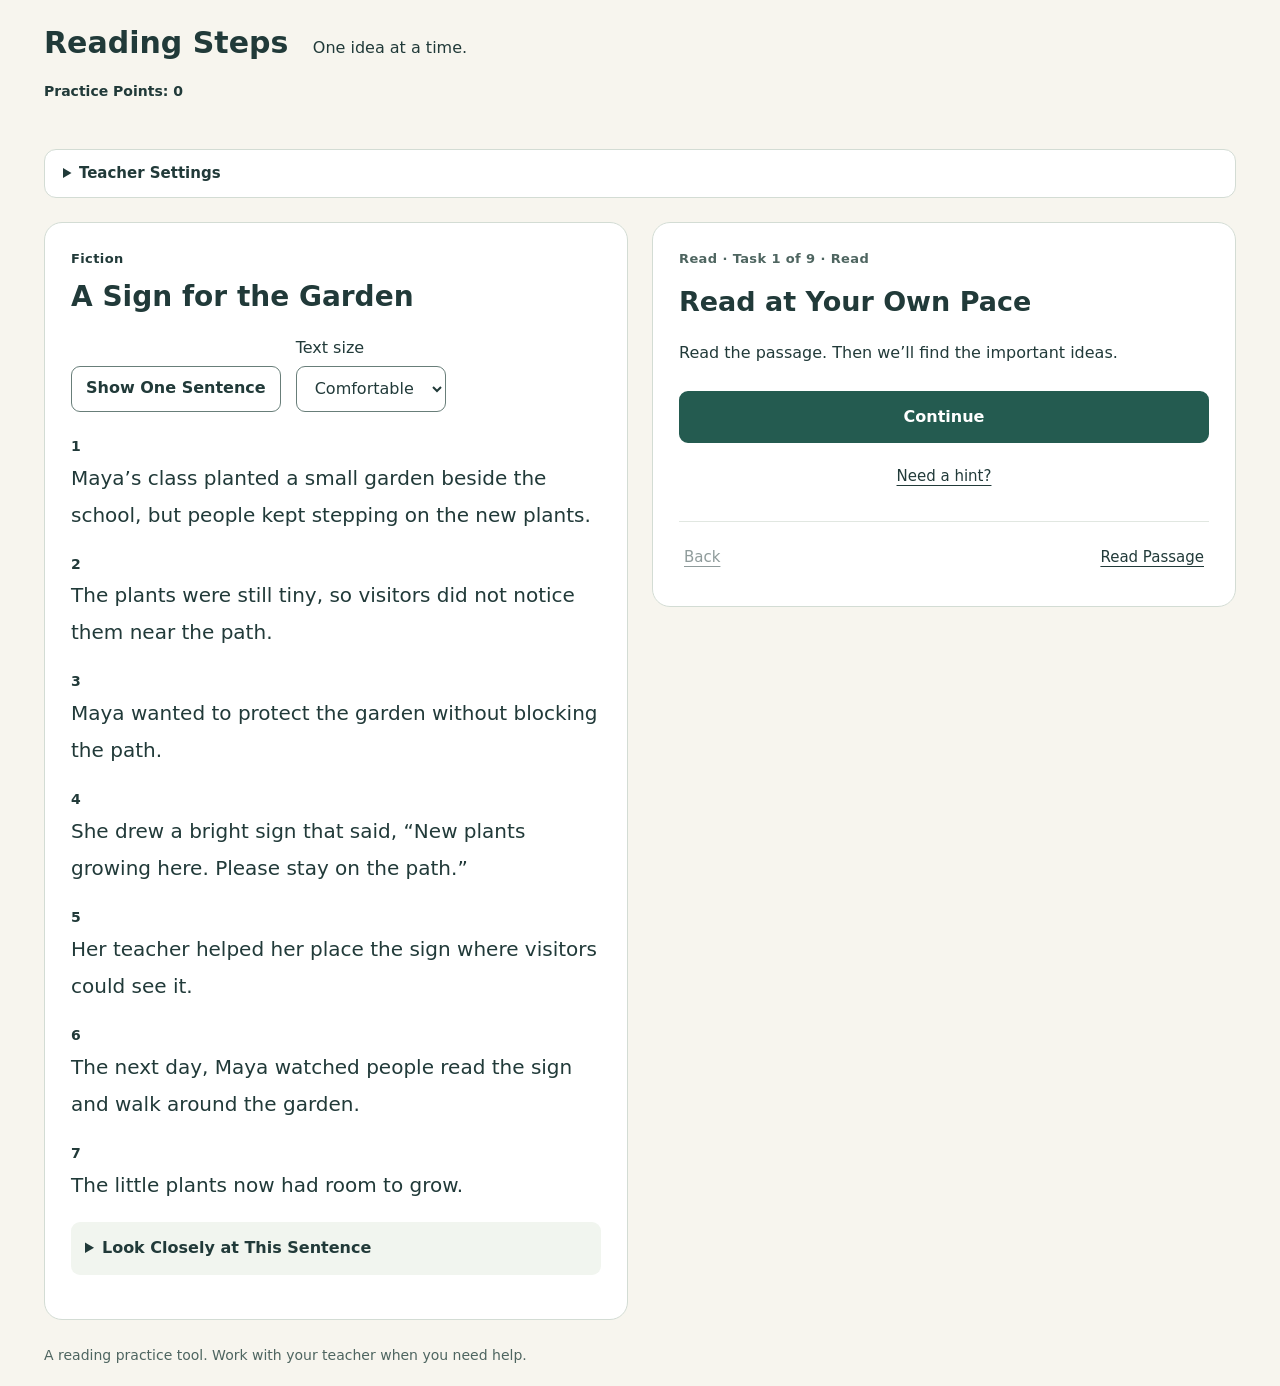
==== index.html @ be74b8b0 "Initial Reading Steps web app" ====
<!doctype html>
<html lang="en">
<head><meta charset="utf-8"><meta name="viewport" content="width=device-width, initial-scale=1"><title>Reading Steps</title><link rel="stylesheet" href="styles.css"><script defer src="lessons.js"></script><script defer src="rewards.js"></script><script defer src="app.js"></script></head>
<body>
<header><div class="brand">Reading Steps <span>One idea at a time.</span></div><div class="points-line"><span id="practice-points">Practice Points: 0</span><div id="celebration" aria-hidden="true"></div></div></header>
<main>
<details id="teacher-settings" class="settings"><summary>Teacher Settings</summary>
<p class="quiet">These settings organize practice. They are not access controls.</p><p class="quiet">Points and badges reset when you refresh or start a new practice.</p>
<div class="toolbar"><label>Passage<select id="lesson"></select></label><label>Practice mode<select id="mode"><option value="guided">Guided Practice</option><option value="independent">Independent Practice</option><option value="teacher">Teacher Model</option></select></label><button id="clear">Clear This Practice</button><button id="skip">Skip Current Task</button></div>
<p id="notice" role="status" aria-live="polite"></p>
<nav id="steps" aria-label="Choose a main step"></nav>
<div id="teacher-status"></div>
<details id="teacher-reference"><summary>Teacher Reference</summary><p>This is one example. Your words can be different.</p><div id="reference-content"></div></details>
</details>
<div class="workspace">
<details id="reading-panel" class="reading" open><summary>Read Passage</summary><section aria-labelledby="passage-title"><div class="eyebrow" id="kind"></div><h1 id="passage-title" tabindex="-1"></h1><div class="read-controls"><button id="view">Show One Sentence</button><label>Text size<select id="size"><option value="20">Comfortable</option><option value="24">Larger</option><option value="28">Largest</option></select></label></div><p id="evidence-selection" role="status" aria-live="polite" hidden></p><div id="passage"></div><div id="sentence-controls" hidden><button id="prev-sentence">Previous Sentence</button><span id="position" aria-live="polite"></span><button id="next-sentence">Next Sentence</button></div><details id="close-reading"><summary>Look Closely at This Sentence</summary><div id="close-content"></div></details><button id="return-task" class="subtle mobile-only">Back to Task</button></section></details>
<section class="task-card" aria-labelledby="task-title"><div id="task"></div><div class="secondary-actions"><button id="back" class="subtle">Back</button><button id="open-passage" class="subtle">Read Passage</button></div></section>
</div>
<footer>A reading practice tool. Work with your teacher when you need help.</footer>
</main></body></html>
---- styles.css ----
:root{font-family:system-ui,-apple-system,BlinkMacSystemFont,"Segoe UI",sans-serif;color:#213a39;background:#f7f5ee;line-height:1.55}*{box-sizing:border-box}body{margin:0}header,main{max-width:1240px;margin:auto;padding:20px 24px}.brand{font-size:30px;font-weight:800}.brand span{font-size:16px;font-weight:500;margin-left:14px}button,select,textarea{font:inherit}button,select{min-height:46px;border:1px solid #687e79;border-radius:9px;padding:9px 14px;background:#fff;color:#213a39}button{cursor:pointer;font-weight:650}button:hover{background:#edf4ee}button:disabled{opacity:.5;cursor:default}button:focus-visible,select:focus-visible,textarea:focus-visible,input:focus-visible,summary:focus-visible{outline:3px solid #9b501b;outline-offset:3px}h2:focus,h1:focus{outline:2px solid #9b501b;outline-offset:6px}label{display:block}select{display:block;max-width:100%;margin-top:5px}.toolbar{display:flex;align-items:end;gap:16px;flex-wrap:wrap}.settings{border:1px solid #d3dcd4;border-radius:12px;padding:12px 18px;margin:0 0 24px;background:#fff}.settings>summary{font-size:15px}#notice:empty{display:none}nav{display:flex;gap:8px;flex-wrap:wrap;margin:20px 0}nav button[aria-current="step"]{border:2px solid #245b50;background:#eef5eb}.workspace{display:grid;grid-template-columns:minmax(0,1fr) minmax(0,1fr);gap:24px;align-items:start}.reading,.task-card{background:#fff;border:1px solid #d3dcd4;border-radius:18px;padding:26px;min-width:0}.reading>summary{display:none}.task-card{position:sticky;top:20px;min-height:350px}h1,h2{line-height:1.25;margin:10px 0 22px}h1{font-size:28px}h2{font-size:27px}h3{font-size:18px}.eyebrow,.progress{font-size:13px;font-weight:750;letter-spacing:.03em}.progress{color:#4e6560;margin:0 0 16px}.read-controls{display:flex;gap:15px;align-items:end;flex-wrap:wrap;margin-bottom:22px}#passage{font-size:20px;line-height:1.85;max-width:65ch}.sentence{margin:0 0 18px}.sentence-number{font-size:14px;font-weight:750;display:block}.sentence-choice{display:flex;align-items:start;gap:12px;border:1px solid #bacbc3;border-radius:10px;padding:12px;margin-bottom:14px;cursor:pointer}.sentence-choice:has(input:checked){border:2px solid #245b50;background:#eef5eb;padding:11px}.sentence-choice input{flex-shrink:0;width:22px;height:22px;margin-top:6px}.selection-label{font-size:14px;display:block;font-weight:650}#evidence-selection{font-size:15px;background:#edf4ee;padding:10px;border-radius:8px}#sentence-controls{display:flex;flex-wrap:wrap;align-items:center;gap:10px;margin:20px 0}#position{font-size:14px}[hidden]{display:none!important}details details{margin:18px 0;padding:14px;background:#f1f5ef;border-radius:9px}summary{cursor:pointer;font-weight:700}.quiet,footer{font-size:14px;color:#4e6560}footer{margin-top:25px}.choice{display:flex;gap:12px;padding:15px;border:1px solid #bacbc3;border-radius:10px;margin:12px 0;cursor:pointer}.choice:has(input:checked){background:#eef5eb;border:2px solid #245b50;padding:14px}.choice input{flex-shrink:0;width:22px;height:22px;margin-top:2px}fieldset{border:0;padding:0;margin:0;min-width:0}legend{font-size:15px;color:#4e6560;margin-bottom:4px}.primary{display:block;background:#245b50;color:#fff;border:2px solid #245b50;width:100%;margin-top:26px;min-height:52px}.primary:hover{background:#174538}.subtle{border:0;background:transparent;text-decoration:underline;text-underline-offset:4px;font-size:15px;font-weight:500;padding:9px 5px}.subtle:hover{background:#f1f5ef}.help-entry{display:block;margin:10px auto 0}.secondary-actions{display:flex;justify-content:space-between;gap:15px;border-top:1px solid #e1e7e1;margin-top:22px;padding-top:12px}.feedback{font-size:19px;line-height:1.65;margin:18px 0}.answer-context{background:#f1f5ef;border-radius:9px;padding:12px;font-size:16px}.answer-context strong{display:block;font-size:13px;margin-bottom:4px}.inline-message{font-size:15px;color:#714117}.inline-message:empty{display:none}.help-text{font-size:20px}.badge{font-size:14px;font-weight:700}.teacher-list{font-size:14px;line-height:1.9}.frames{white-space:pre-line}textarea{width:100%;min-height:150px;resize:vertical;padding:12px;border:1px solid #687e79;border-radius:9px;margin-top:8px}.checklist label{display:flex;gap:10px;margin:17px 0}.checklist input{flex-shrink:0;width:22px;height:22px;margin-top:3px}.sr-only{position:absolute;width:1px;height:1px;padding:0;margin:-1px;overflow:hidden;clip:rect(0,0,0,0);white-space:nowrap;border:0}.mobile-only{display:none}p,li,label,button{overflow-wrap:anywhere}@media(max-width:800px){.workspace{grid-template-columns:minmax(0,1fr)}.task-card{order:0;position:static}.reading{order:1}.reading>summary{display:list-item}.reading>section{padding-top:18px}header,main{padding:16px}.reading,.task-card{padding:20px}.brand span{display:block;margin:0}.mobile-only{display:block}nav button{flex:1 1 100px}}

.points-line{display:flex;align-items:center;gap:10px;min-height:34px;margin-top:8px;font-size:14px;font-weight:650}
#celebration{position:relative;width:104px;height:34px;overflow:hidden;pointer-events:none;flex-shrink:0}
.confetti-piece{position:absolute;left:var(--x);top:5px;width:5px;height:8px;border-radius:1px;animation:small-confetti 1s ease-out both}
.confetti-color-0{background:#b37b22}.confetti-color-1{background:#35776c}.confetti-color-2{background:#a45c63}
@keyframes small-confetti{0%{transform:translateY(0) rotate(0);opacity:1}75%{opacity:1}100%{transform:translateY(18px) rotate(var(--turn));opacity:0}}
.reward-message{display:block;margin-top:12px;font-size:16px;font-weight:750}
.completion-badge{margin:18px 0;font-weight:750;font-size:21px}
.badge-art{display:block;width:76px;height:76px;margin-bottom:10px;color:#245b50;background:#f5edd6;border:2px solid #b79c62;border-radius:50%;padding:8px}
@media(prefers-reduced-motion:reduce){.confetti-piece{animation:none;display:none}}
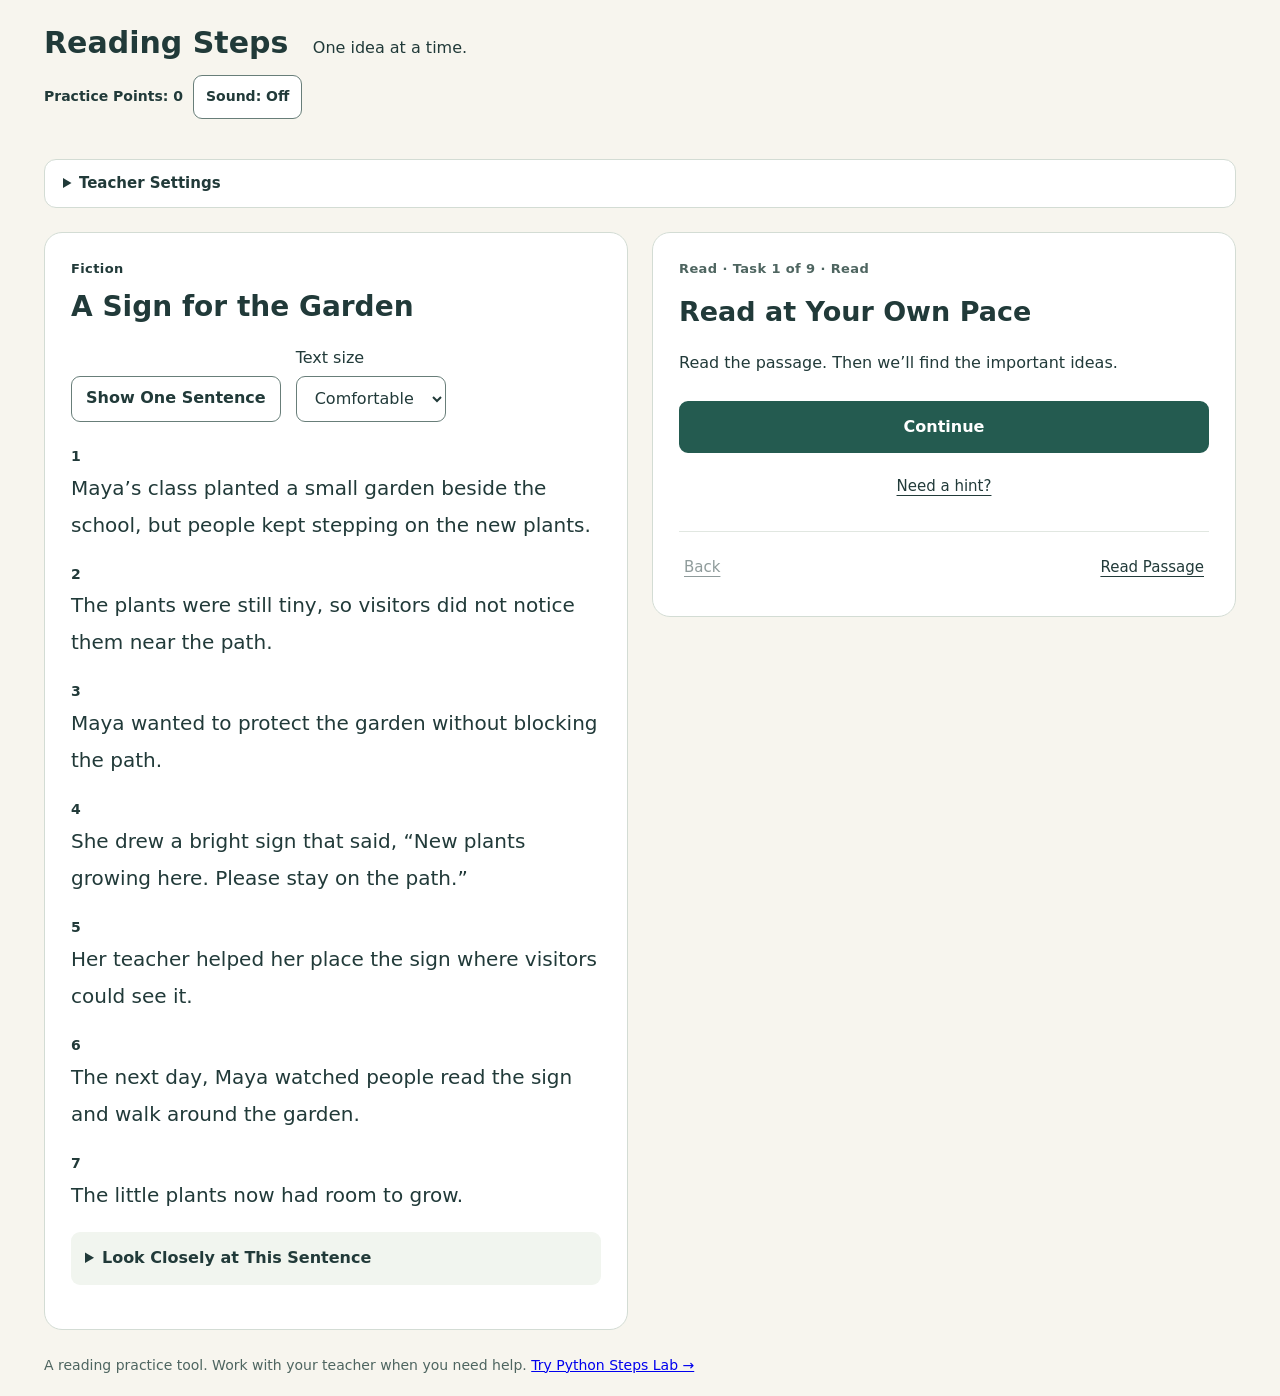
==== commit 33cd0279: "Improve guided practice rewards and celebrations" ====
--- a/index.html
+++ b/index.html
@@ -2,7 +2,8 @@
 <html lang="en">
 <head><meta charset="utf-8"><meta name="viewport" content="width=device-width, initial-scale=1"><title>Reading Steps</title><link rel="stylesheet" href="styles.css"><script defer src="lessons.js"></script><script defer src="rewards.js"></script><script defer src="app.js"></script></head>
 <body>
-<header><div class="brand">Reading Steps <span>One idea at a time.</span></div><div class="points-line"><span id="practice-points">Practice Points: 0</span><div id="celebration" aria-hidden="true"></div></div></header>
+<div id="celebration" aria-hidden="true"></div>
+<header><div class="brand">Reading Steps <span>One idea at a time.</span></div><div class="points-line"><span id="practice-points">Practice Points: 0</span><button id="sound-toggle" type="button" aria-pressed="false">Sound: Off</button></div></header>
 <main>
 <details id="teacher-settings" class="settings"><summary>Teacher Settings</summary>
 <p class="quiet">These settings organize practice. They are not access controls.</p><p class="quiet">Points and badges reset when you refresh or start a new practice.</p>
@@ -16,5 +17,5 @@
 <details id="reading-panel" class="reading" open><summary>Read Passage</summary><section aria-labelledby="passage-title"><div class="eyebrow" id="kind"></div><h1 id="passage-title" tabindex="-1"></h1><div class="read-controls"><button id="view">Show One Sentence</button><label>Text size<select id="size"><option value="20">Comfortable</option><option value="24">Larger</option><option value="28">Largest</option></select></label></div><p id="evidence-selection" role="status" aria-live="polite" hidden></p><div id="passage"></div><div id="sentence-controls" hidden><button id="prev-sentence">Previous Sentence</button><span id="position" aria-live="polite"></span><button id="next-sentence">Next Sentence</button></div><details id="close-reading"><summary>Look Closely at This Sentence</summary><div id="close-content"></div></details><button id="return-task" class="subtle mobile-only">Back to Task</button></section></details>
 <section class="task-card" aria-labelledby="task-title"><div id="task"></div><div class="secondary-actions"><button id="back" class="subtle">Back</button><button id="open-passage" class="subtle">Read Passage</button></div></section>
 </div>
-<footer>A reading practice tool. Work with your teacher when you need help.</footer>
+<footer>A reading practice tool. Work with your teacher when you need help. <a href="python-steps.html">Try Python Steps Lab →</a></footer>
 </main></body></html>
--- a/styles.css
+++ b/styles.css
@@ -1,11 +1,13 @@
 :root{font-family:system-ui,-apple-system,BlinkMacSystemFont,"Segoe UI",sans-serif;color:#213a39;background:#f7f5ee;line-height:1.55}*{box-sizing:border-box}body{margin:0}header,main{max-width:1240px;margin:auto;padding:20px 24px}.brand{font-size:30px;font-weight:800}.brand span{font-size:16px;font-weight:500;margin-left:14px}button,select,textarea{font:inherit}button,select{min-height:46px;border:1px solid #687e79;border-radius:9px;padding:9px 14px;background:#fff;color:#213a39}button{cursor:pointer;font-weight:650}button:hover{background:#edf4ee}button:disabled{opacity:.5;cursor:default}button:focus-visible,select:focus-visible,textarea:focus-visible,input:focus-visible,summary:focus-visible{outline:3px solid #9b501b;outline-offset:3px}h2:focus,h1:focus{outline:2px solid #9b501b;outline-offset:6px}label{display:block}select{display:block;max-width:100%;margin-top:5px}.toolbar{display:flex;align-items:end;gap:16px;flex-wrap:wrap}.settings{border:1px solid #d3dcd4;border-radius:12px;padding:12px 18px;margin:0 0 24px;background:#fff}.settings>summary{font-size:15px}#notice:empty{display:none}nav{display:flex;gap:8px;flex-wrap:wrap;margin:20px 0}nav button[aria-current="step"]{border:2px solid #245b50;background:#eef5eb}.workspace{display:grid;grid-template-columns:minmax(0,1fr) minmax(0,1fr);gap:24px;align-items:start}.reading,.task-card{background:#fff;border:1px solid #d3dcd4;border-radius:18px;padding:26px;min-width:0}.reading>summary{display:none}.task-card{position:sticky;top:20px;min-height:350px}h1,h2{line-height:1.25;margin:10px 0 22px}h1{font-size:28px}h2{font-size:27px}h3{font-size:18px}.eyebrow,.progress{font-size:13px;font-weight:750;letter-spacing:.03em}.progress{color:#4e6560;margin:0 0 16px}.read-controls{display:flex;gap:15px;align-items:end;flex-wrap:wrap;margin-bottom:22px}#passage{font-size:20px;line-height:1.85;max-width:65ch}.sentence{margin:0 0 18px}.sentence-number{font-size:14px;font-weight:750;display:block}.sentence-choice{display:flex;align-items:start;gap:12px;border:1px solid #bacbc3;border-radius:10px;padding:12px;margin-bottom:14px;cursor:pointer}.sentence-choice:has(input:checked){border:2px solid #245b50;background:#eef5eb;padding:11px}.sentence-choice input{flex-shrink:0;width:22px;height:22px;margin-top:6px}.selection-label{font-size:14px;display:block;font-weight:650}#evidence-selection{font-size:15px;background:#edf4ee;padding:10px;border-radius:8px}#sentence-controls{display:flex;flex-wrap:wrap;align-items:center;gap:10px;margin:20px 0}#position{font-size:14px}[hidden]{display:none!important}details details{margin:18px 0;padding:14px;background:#f1f5ef;border-radius:9px}summary{cursor:pointer;font-weight:700}.quiet,footer{font-size:14px;color:#4e6560}footer{margin-top:25px}.choice{display:flex;gap:12px;padding:15px;border:1px solid #bacbc3;border-radius:10px;margin:12px 0;cursor:pointer}.choice:has(input:checked){background:#eef5eb;border:2px solid #245b50;padding:14px}.choice input{flex-shrink:0;width:22px;height:22px;margin-top:2px}fieldset{border:0;padding:0;margin:0;min-width:0}legend{font-size:15px;color:#4e6560;margin-bottom:4px}.primary{display:block;background:#245b50;color:#fff;border:2px solid #245b50;width:100%;margin-top:26px;min-height:52px}.primary:hover{background:#174538}.subtle{border:0;background:transparent;text-decoration:underline;text-underline-offset:4px;font-size:15px;font-weight:500;padding:9px 5px}.subtle:hover{background:#f1f5ef}.help-entry{display:block;margin:10px auto 0}.secondary-actions{display:flex;justify-content:space-between;gap:15px;border-top:1px solid #e1e7e1;margin-top:22px;padding-top:12px}.feedback{font-size:19px;line-height:1.65;margin:18px 0}.answer-context{background:#f1f5ef;border-radius:9px;padding:12px;font-size:16px}.answer-context strong{display:block;font-size:13px;margin-bottom:4px}.inline-message{font-size:15px;color:#714117}.inline-message:empty{display:none}.help-text{font-size:20px}.badge{font-size:14px;font-weight:700}.teacher-list{font-size:14px;line-height:1.9}.frames{white-space:pre-line}textarea{width:100%;min-height:150px;resize:vertical;padding:12px;border:1px solid #687e79;border-radius:9px;margin-top:8px}.checklist label{display:flex;gap:10px;margin:17px 0}.checklist input{flex-shrink:0;width:22px;height:22px;margin-top:3px}.sr-only{position:absolute;width:1px;height:1px;padding:0;margin:-1px;overflow:hidden;clip:rect(0,0,0,0);white-space:nowrap;border:0}.mobile-only{display:none}p,li,label,button{overflow-wrap:anywhere}@media(max-width:800px){.workspace{grid-template-columns:minmax(0,1fr)}.task-card{order:0;position:static}.reading{order:1}.reading>summary{display:list-item}.reading>section{padding-top:18px}header,main{padding:16px}.reading,.task-card{padding:20px}.brand span{display:block;margin:0}.mobile-only{display:block}nav button{flex:1 1 100px}}
 
 .points-line{display:flex;align-items:center;gap:10px;min-height:34px;margin-top:8px;font-size:14px;font-weight:650}
-#celebration{position:relative;width:104px;height:34px;overflow:hidden;pointer-events:none;flex-shrink:0}
-.confetti-piece{position:absolute;left:var(--x);top:5px;width:5px;height:8px;border-radius:1px;animation:small-confetti 1s ease-out both}
-.confetti-color-0{background:#b37b22}.confetti-color-1{background:#35776c}.confetti-color-2{background:#a45c63}
-@keyframes small-confetti{0%{transform:translateY(0) rotate(0);opacity:1}75%{opacity:1}100%{transform:translateY(18px) rotate(var(--turn));opacity:0}}
+#celebration{position:fixed;top:12px;right:16px;width:224px;height:72px;max-width:calc(100vw - 32px);z-index:100;overflow:hidden;pointer-events:none}
+.confetti-piece{position:absolute;left:var(--x);top:var(--y);width:10px;height:16px;pointer-events:none;border-radius:1px;animation:small-confetti 2s ease-out both}
+.confetti-color-0{background:#c39138}.confetti-color-1{background:#509487}.confetti-color-2{background:#bc7886}.confetti-color-3{background:#7e86ba}
+@keyframes small-confetti{0%{transform:translateY(0) rotate(0);opacity:1}75%{opacity:1}100%{transform:translateY(36px) rotate(var(--turn));opacity:0}}
 .reward-message{display:block;margin-top:12px;font-size:16px;font-weight:750}
 .completion-badge{margin:18px 0;font-weight:750;font-size:21px}
 .badge-art{display:block;width:76px;height:76px;margin-bottom:10px;color:#245b50;background:#f5edd6;border:2px solid #b79c62;border-radius:50%;padding:8px}
 @media(prefers-reduced-motion:reduce){.confetti-piece{animation:none;display:none}}
+
+#sound-toggle{font-size:14px;min-height:44px;padding:6px 12px}
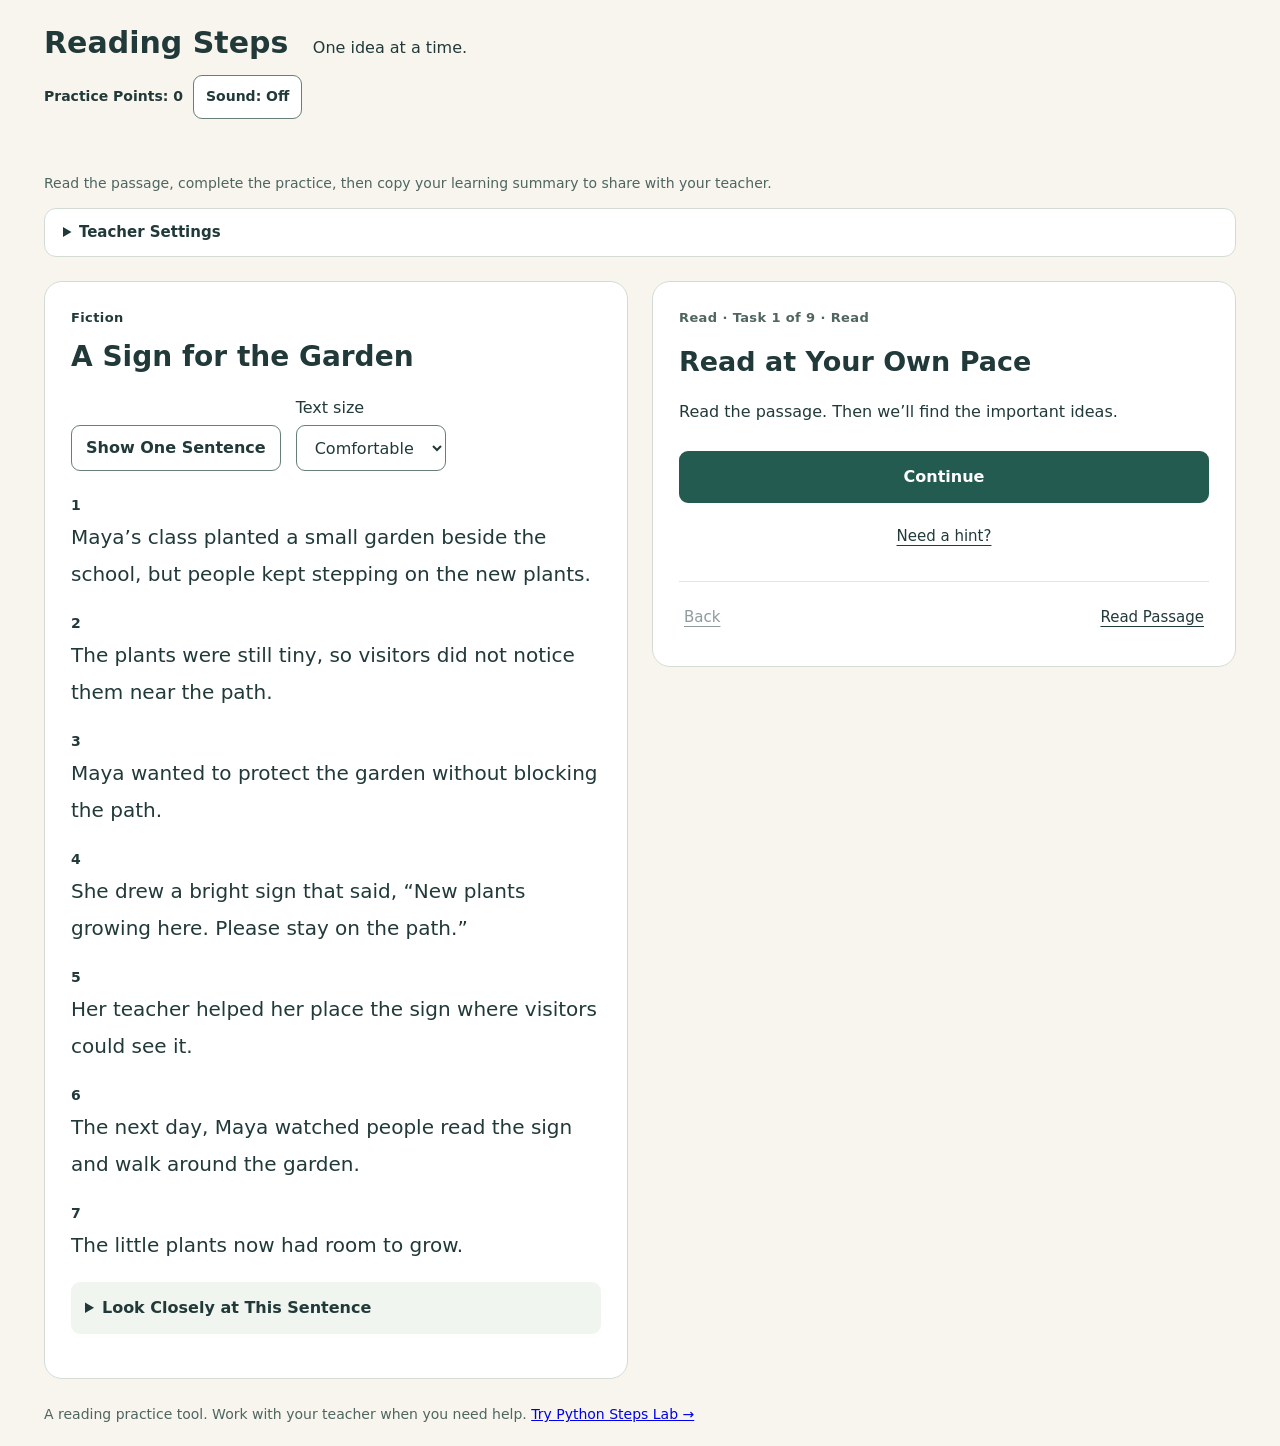
==== commit 20840575: "Add English learning summaries and persistent practice IDs" ====
--- a/index.html
+++ b/index.html
@@ -1,21 +1,31 @@
 <!doctype html>
 <html lang="en">
-<head><meta charset="utf-8"><meta name="viewport" content="width=device-width, initial-scale=1"><title>Reading Steps</title><link rel="stylesheet" href="styles.css"><script defer src="lessons.js"></script><script defer src="rewards.js"></script><script defer src="app.js"></script></head>
+<head><meta charset="utf-8"><meta name="viewport" content="width=device-width, initial-scale=1"><title>Reading Steps</title><link rel="stylesheet" href="styles.css"><script defer src="lessons.js"></script><script defer src="rewards.js"></script><script defer src="reading-records.js"></script><script defer src="practice-completion.js"></script><script defer src="app.js"></script></head>
 <body>
 <div id="celebration" aria-hidden="true"></div>
 <header><div class="brand">Reading Steps <span>One idea at a time.</span></div><div class="points-line"><span id="practice-points">Practice Points: 0</span><button id="sound-toggle" type="button" aria-pressed="false">Sound: Off</button></div></header>
 <main>
+<p class="quiet">Read the passage, complete the practice, then copy your learning summary to share with your teacher.</p>
+<p id="practice-storage" role="alert" hidden></p>
 <details id="teacher-settings" class="settings"><summary>Teacher Settings</summary>
-<p class="quiet">These settings organize practice. They are not access controls.</p><p class="quiet">Points and badges reset when you refresh or start a new practice.</p>
-<div class="toolbar"><label>Passage<select id="lesson"></select></label><label>Practice mode<select id="mode"><option value="guided">Guided Practice</option><option value="independent">Independent Practice</option><option value="teacher">Teacher Model</option></select></label><button id="clear">Clear This Practice</button><button id="skip">Skip Current Task</button></div>
+<p class="quiet">These settings organize practice. They are not access controls.</p><p class="quiet">Local practice records stay in this browser. Free writing is not saved. This is not an account or private student profile.</p>
+<div class="toolbar"><label>Passage<select id="lesson"></select></label><label>Practice mode<select id="mode"><option value="guided">Guided Practice</option><option value="independent">Independent Practice</option><option value="teacher">Teacher Model</option></select></label><button id="clear" hidden>Start New Practice</button><button id="skip">Skip Current Task</button></div>
 <p id="notice" role="status" aria-live="polite"></p>
 <nav id="steps" aria-label="Choose a main step"></nav>
-<div id="teacher-status"></div>
+<div id="teacher-status"></div><p id="record-status" role="status" hidden></p><button id="report-preview" hidden>▤ Preview practice record</button> <button id="download-record" hidden>Download local report</button> <button id="erase-records" hidden>Delete this passage’s local records</button>
 <details id="teacher-reference"><summary>Teacher Reference</summary><p>This is one example. Your words can be different.</p><div id="reference-content"></div></details>
 </details>
-<div class="workspace">
+<div id="practice-workspace" class="workspace">
 <details id="reading-panel" class="reading" open><summary>Read Passage</summary><section aria-labelledby="passage-title"><div class="eyebrow" id="kind"></div><h1 id="passage-title" tabindex="-1"></h1><div class="read-controls"><button id="view">Show One Sentence</button><label>Text size<select id="size"><option value="20">Comfortable</option><option value="24">Larger</option><option value="28">Largest</option></select></label></div><p id="evidence-selection" role="status" aria-live="polite" hidden></p><div id="passage"></div><div id="sentence-controls" hidden><button id="prev-sentence">Previous Sentence</button><span id="position" aria-live="polite"></span><button id="next-sentence">Next Sentence</button></div><details id="close-reading"><summary>Look Closely at This Sentence</summary><div id="close-content"></div></details><button id="return-task" class="subtle mobile-only">Back to Task</button></section></details>
 <section class="task-card" aria-labelledby="task-title"><div id="task"></div><div class="secondary-actions"><button id="back" class="subtle">Back</button><button id="open-passage" class="subtle">Read Passage</button></div></section>
 </div>
+<section id="completion-summary" class="settings" aria-label="Learning summary" hidden>
+<p>Practice ID: <strong id="completion-id"></strong></p>
+<div id="completion-content"></div>
+<button id="copy-summary" type="button">Copy Summary</button> <button id="copy-number" type="button">Copy Practice ID</button> <button id="practice-again" type="button">Practise Again</button>
+<p>Online submission is not open. Please copy your summary or number and send it to your teacher. A number does not mean your teacher has received the summary.</p>
+<p id="completion-copy-status" role="status" aria-live="polite"></p>
+<textarea id="completion-copy-fallback" aria-label="Text to copy manually" readonly hidden></textarea>
+</section>
 <footer>A reading practice tool. Work with your teacher when you need help. <a href="python-steps.html">Try Python Steps Lab →</a></footer>
 </main></body></html>
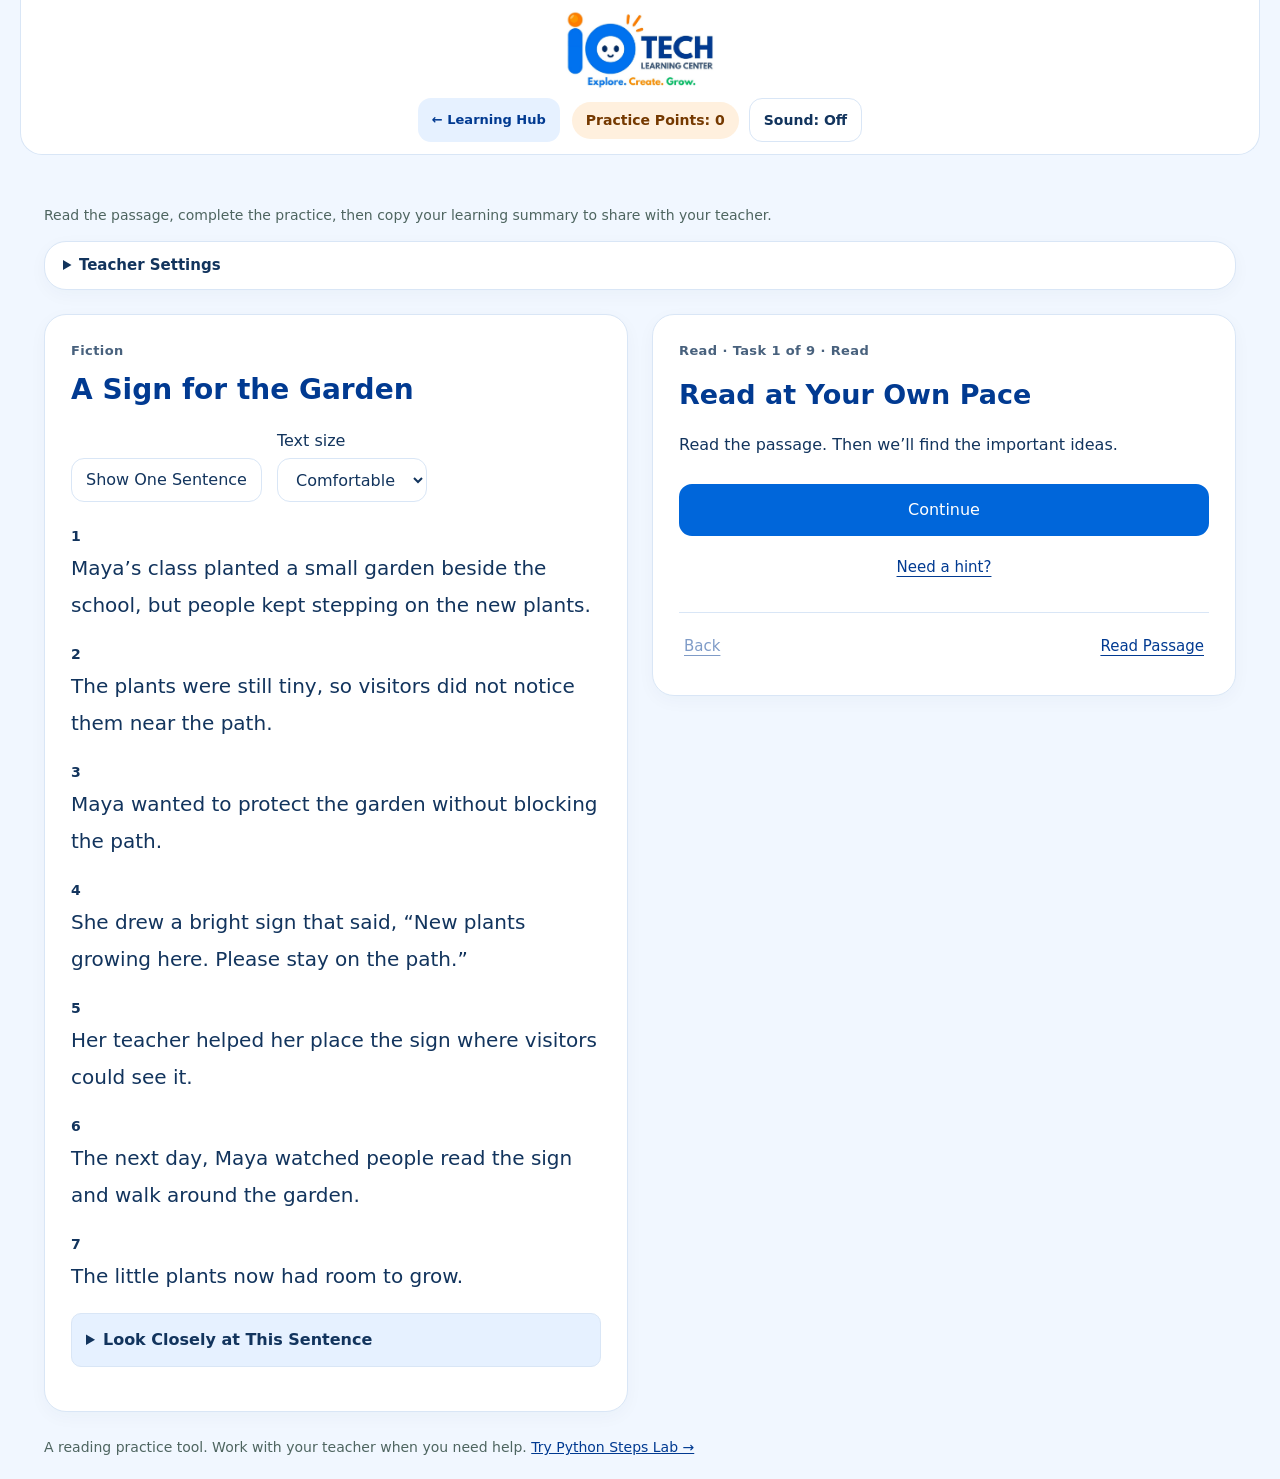
==== commit 0ab5a90d: "Add io TECH brand styling and Learning Hub navigation" ====
--- a/index.html
+++ b/index.html
@@ -1,9 +1,16 @@
 <!doctype html>
 <html lang="en">
-<head><meta charset="utf-8"><meta name="viewport" content="width=device-width, initial-scale=1"><title>Reading Steps</title><link rel="stylesheet" href="styles.css"><script defer src="lessons.js"></script><script defer src="rewards.js"></script><script defer src="reading-records.js"></script><script defer src="practice-completion.js"></script><script defer src="app.js"></script></head>
+<head><meta charset="utf-8"><meta name="viewport" content="width=device-width, initial-scale=1"><title>Reading Steps</title><link rel="stylesheet" href="styles.css"><link rel="stylesheet" href="brand.css"><link rel="icon" type="image/png" href="./assets/io-tech-center-logo.png"><script defer src="lessons.js"></script><script defer src="rewards.js"></script><script defer src="reading-records.js"></script><script defer src="practice-completion.js"></script><script defer src="app.js"></script></head>
 <body>
 <div id="celebration" aria-hidden="true"></div>
-<header><div class="brand">Reading Steps <span>One idea at a time.</span></div><div class="points-line"><span id="practice-points">Practice Points: 0</span><button id="sound-toggle" type="button" aria-pressed="false">Sound: Off</button></div></header>
+<a class="skip-link" href="#practice-workspace">Skip to reading</a>
+<header class="lab-header">
+<a class="brand" href="./index.html" aria-label="Reading Steps home"><img class="brand-logo" src="./assets/io-tech-center-logo.png" width="1383" height="742" alt="io Tech Learning Center — Explore. Create. Grow." decoding="async"></a>
+<div class="header-actions">
+<a class="hub-link" href="../io-tech-learning-hub/">← Learning Hub</a>
+<div class="points-line"><span id="practice-points">Practice Points: 0</span><button id="sound-toggle" type="button" aria-pressed="false">Sound: Off</button></div>
+</div>
+</header>
 <main>
 <p class="quiet">Read the passage, complete the practice, then copy your learning summary to share with your teacher.</p>
 <p id="practice-storage" role="alert" hidden></p>
--- a/brand.css
+++ b/brand.css
@@ -0,0 +1,358 @@
+/* io TECH brand layer for Reading Steps. Educational layout and reading mechanics stay intact. */
+:root {
+  color-scheme: light;
+  font-family: ui-sans-serif, system-ui, -apple-system, BlinkMacSystemFont, "Segoe UI", sans-serif;
+  color: #12345d;
+  background: #f1f7ff;
+  --brand-blue: #0072ef;
+  --brand-dark-blue: #013a91;
+  --brand-orange: #ff7d01;
+  --brand-green: #00bd6a;
+  --action: #0066da;
+  --action-hover: #0056bb;
+  --ink: #12345d;
+  --muted: #48617d;
+  --paper: #f1f7ff;
+  --white: #ffffff;
+  --border: #d9e6f6;
+  --blue-tint: #e6f1ff;
+  --orange-tint: #fff0de;
+  --green-tint: #e4f8ee;
+  --focus: #013a91;
+  --space-1: 8px;
+  --space-2: 16px;
+  --space-3: 24px;
+  --space-4: 32px;
+  --radius-card: 22px;
+  --radius-button: 13px;
+  --shadow: 0 5px 18px #12345d09;
+}
+
+body {
+  -webkit-text-size-adjust: 100%;
+  background: var(--paper);
+  color: var(--ink);
+}
+
+h1, h2, h3 {
+  color: var(--brand-dark-blue);
+}
+
+a {
+  color: var(--brand-dark-blue);
+}
+
+button, select, textarea {
+  font: inherit;
+}
+
+button, select {
+  border: 1px solid var(--border);
+  border-radius: var(--radius-button);
+  color: var(--ink);
+  background: var(--white);
+  min-height: 44px;
+}
+
+button:hover:not(:disabled) {
+  background: var(--blue-tint);
+}
+
+button:focus-visible, select:focus-visible, textarea:focus-visible, input:focus-visible, summary:focus-visible, a:focus-visible {
+  outline: 3px solid var(--focus);
+  outline-offset: 3px;
+  box-shadow: 0 0 0 2px var(--white);
+}
+
+h1:focus, h2:focus {
+  outline: 3px solid var(--focus);
+  outline-offset: 4px;
+}
+
+/* Header */
+.lab-header {
+  display: grid;
+  grid-template-columns: minmax(0, 1fr);
+  justify-items: center;
+  align-items: center;
+  gap: var(--space-1);
+  padding: 10px var(--space-3) 12px;
+  background: var(--white);
+  border: 1px solid var(--border);
+  border-top: 0;
+  border-radius: 0 0 var(--radius-card) var(--radius-card);
+  max-width: 1240px;
+  margin: 0 auto 16px;
+}
+
+.brand {
+  display: block;
+  width: 150px;
+  max-width: 100%;
+  line-height: 0;
+}
+
+.brand-logo {
+  display: block;
+  width: 100%;
+  height: auto;
+  background: var(--white);
+}
+
+.header-actions {
+  display: flex;
+  align-items: center;
+  justify-content: center;
+  gap: 12px;
+  max-width: 100%;
+  flex-wrap: wrap;
+}
+
+.hub-link {
+  display: inline-flex;
+  align-items: center;
+  justify-content: center;
+  font-size: 13px;
+  min-height: 44px;
+  padding: 10px 14px;
+  border-radius: var(--radius-button);
+  background: var(--blue-tint);
+  color: var(--brand-dark-blue);
+  text-decoration: none;
+  font-weight: 650;
+  line-height: 1.4;
+}
+
+.hub-link:hover {
+  background: #d6e8ff;
+}
+
+.points-line {
+  display: inline-flex;
+  align-items: center;
+  gap: 10px;
+  min-height: 44px;
+  margin-top: 0;
+  font-size: 14px;
+  font-weight: 650;
+}
+
+#practice-points {
+  background: var(--orange-tint);
+  color: #753900;
+  padding: 8px 14px;
+  border-radius: 24px;
+  white-space: nowrap;
+}
+
+#sound-toggle {
+  min-height: 44px;
+  padding: 8px 14px;
+  border-radius: var(--radius-button);
+}
+
+/* Cards & containers */
+.settings {
+  border: 1px solid var(--border);
+  border-radius: var(--radius-card);
+  background: var(--white);
+  box-shadow: var(--shadow);
+}
+
+.workspace {
+  align-items: start;
+}
+
+.reading, .task-card {
+  background: var(--white);
+  border: 1px solid var(--border);
+  border-radius: var(--radius-card);
+  box-shadow: var(--shadow);
+}
+
+.eyebrow {
+  color: var(--muted);
+}
+
+.progress {
+  color: var(--muted);
+}
+
+/* Steps navigation */
+nav button {
+  border-radius: var(--radius-button);
+  border: 1px solid var(--border);
+  background: var(--white);
+  color: var(--ink);
+  min-height: 44px;
+}
+
+nav button:hover:not(:disabled) {
+  background: var(--blue-tint);
+}
+
+nav button[aria-current="step"] {
+  border: 2px solid var(--action);
+  background: var(--blue-tint);
+  color: var(--brand-dark-blue);
+  font-weight: 700;
+}
+
+/* Choices & sentence choices */
+.choice, .sentence-choice {
+  background: #f8fbff;
+  border: 1px solid var(--border);
+  border-radius: 12px;
+  color: var(--ink);
+}
+
+.choice:hover, .sentence-choice:hover {
+  background: #edf4fc;
+}
+
+.choice:has(input:checked), .sentence-choice:has(input:checked) {
+  border: 2px solid var(--action);
+  background: var(--blue-tint);
+  color: var(--brand-dark-blue);
+}
+
+#evidence-selection {
+  background: var(--blue-tint);
+  color: var(--brand-dark-blue);
+  border: 1px solid #bfdbfe;
+  border-radius: 10px;
+}
+
+.answer-context {
+  background: #f8fbff;
+  border: 1px solid var(--border);
+  border-radius: 10px;
+  color: var(--ink);
+}
+
+/* Primary action */
+.primary {
+  background: var(--action);
+  color: var(--white);
+  border: 2px solid var(--action);
+  border-radius: var(--radius-button);
+}
+
+.primary:hover:not(:disabled) {
+  background: var(--action-hover);
+  border-color: var(--action-hover);
+}
+
+.subtle {
+  color: var(--brand-dark-blue);
+}
+
+.subtle:hover {
+  background: var(--blue-tint);
+  border-radius: 8px;
+}
+
+/* Secondary actions separator */
+.secondary-actions {
+  border-top: 1px solid var(--border);
+}
+
+/* Details and helper panels */
+details details {
+  background: var(--blue-tint);
+  border: 1px solid var(--border);
+  border-radius: 10px;
+}
+
+textarea {
+  border: 1px solid var(--border);
+  border-radius: 10px;
+  background: #f8fbff;
+  color: var(--ink);
+  padding: 12px;
+}
+
+textarea:focus {
+  outline: 3px solid var(--focus);
+  outline-offset: 2px;
+}
+
+/* Feedback */
+.feedback {
+  color: var(--ink);
+}
+
+.inline-message {
+  color: #753900;
+  background: var(--orange-tint);
+  padding: 8px 12px;
+  border-radius: 8px;
+  border: 1px solid #ffd8b8;
+}
+
+/* Badges and completion */
+.badge-art {
+  color: var(--action);
+  background: var(--blue-tint);
+  border: 2px solid #b9d5f7;
+}
+
+/* Skip link */
+.skip-link {
+  position: absolute;
+  top: -100px;
+  left: 15px;
+  background: var(--white);
+  color: var(--brand-dark-blue);
+  border: 2px solid var(--action);
+  padding: 10px 14px;
+  border-radius: var(--radius-button);
+  font-weight: 650;
+  z-index: 1000;
+  text-decoration: none;
+}
+
+.skip-link:focus {
+  top: 12px;
+}
+
+/* Mobile responsive */
+@media(max-width: 800px) {
+  .lab-header {
+    padding: 10px var(--space-2) 12px;
+    gap: 6px;
+  }
+  .brand {
+    width: 132px;
+  }
+  .header-actions {
+    width: 100%;
+    justify-content: center;
+    gap: 6px;
+  }
+  .hub-link, #sound-toggle, #practice-points {
+    font-size: 12px;
+    padding: 8px 10px;
+    min-height: 44px;
+    display: inline-flex;
+    align-items: center;
+    justify-content: center;
+    box-sizing: border-box;
+  }
+  .workspace {
+    grid-template-columns: minmax(0, 1fr);
+  }
+  .task-card {
+    order: 0;
+    position: static;
+  }
+  .reading {
+    order: 1;
+  }
+  .mobile-only {
+    display: block;
+  }
+  nav button {
+    flex: 1 1 100px;
+  }
+}
